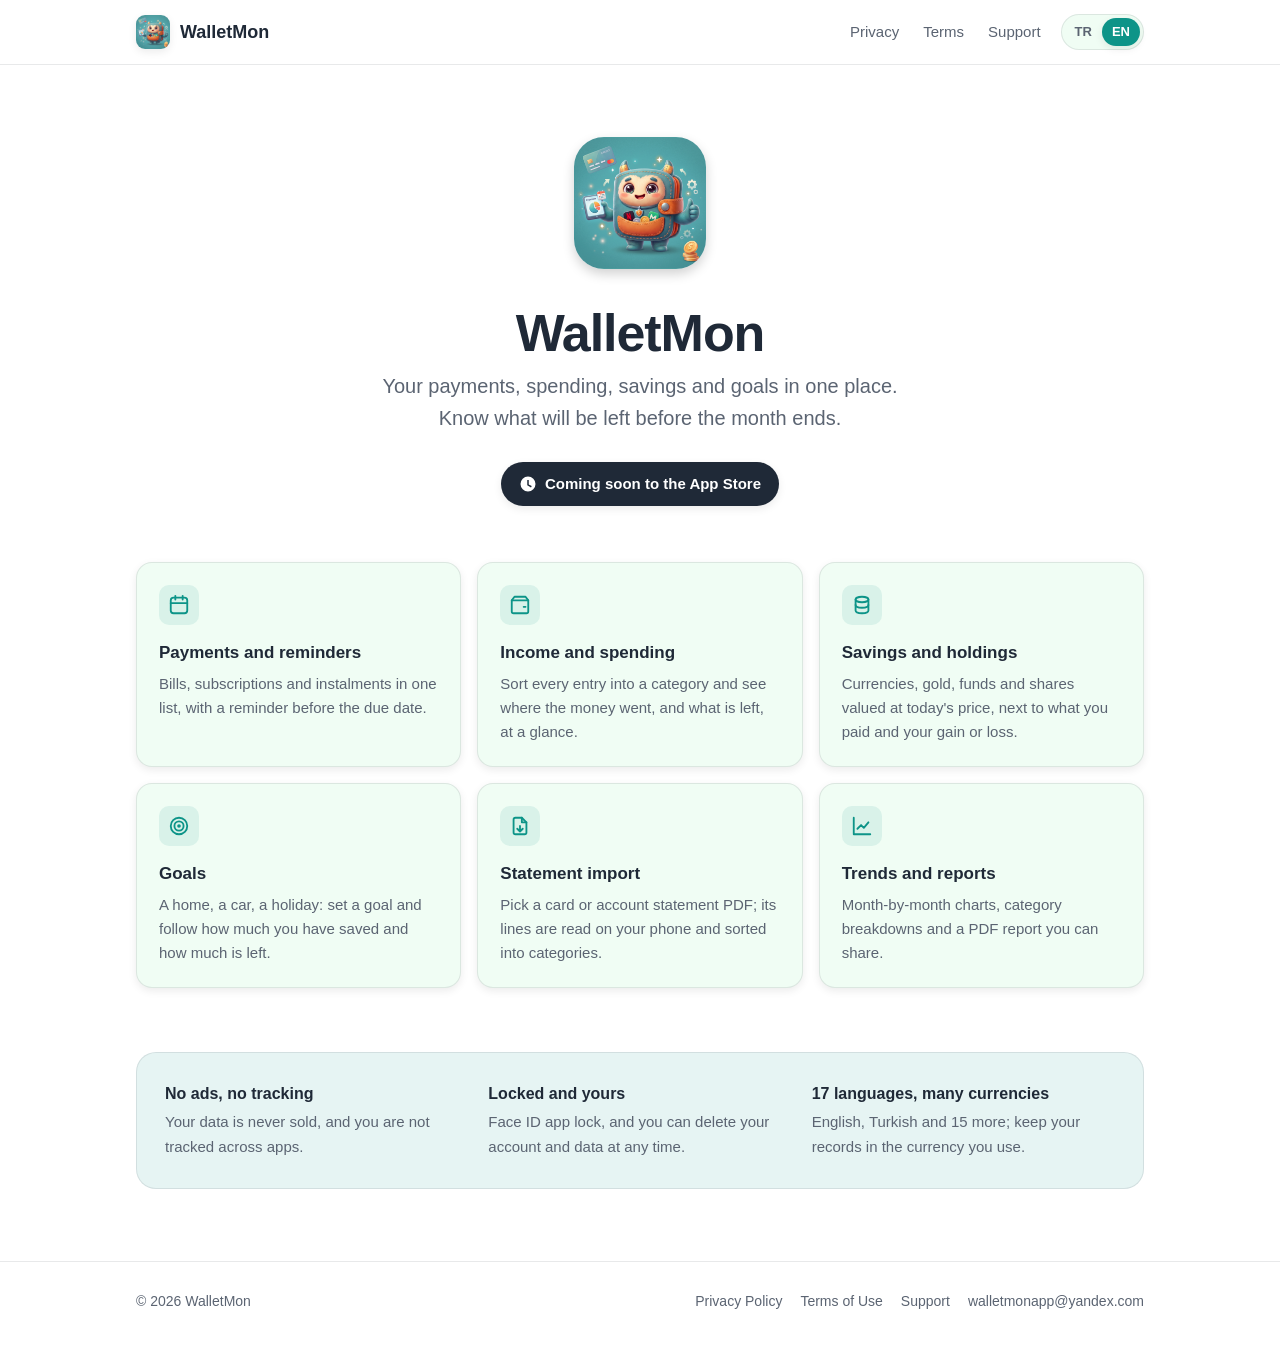
==== index.html @ 95d1c71b "Publish the WalletMon website" ====
<!doctype html>
<html lang="en" data-lang="en"
      data-title-tr="WalletMon — Kişisel finans, tek yerde"
      data-title-en="WalletMon — Personal finance in one place">
<head>
  <meta charset="utf-8">
  <meta name="viewport" content="width=device-width, initial-scale=1">
  <title>WalletMon — Personal finance in one place</title>
  <meta name="description" content="WalletMon keeps your payments, spending, savings and goals in one place. Gelirin, giderin, birikimin ve hedeflerin tek yerde.">
  <meta name="theme-color" content="#0D9488" media="(prefers-color-scheme: light)">
  <meta name="theme-color" content="#0F0F0F" media="(prefers-color-scheme: dark)">
  <meta property="og:title" content="WalletMon">
  <meta property="og:description" content="Payments, spending, savings and goals in one place.">
  <meta property="og:image" content="https://walletmonapp.github.io/assets/icon-512.png">
  <link rel="icon" type="image/png" href="/assets/favicon.png">
  <link rel="apple-touch-icon" href="/assets/apple-touch-icon.png">
  <link rel="stylesheet" href="/assets/style.css">
  <script>
    (function () {
      var l = null;
      try { l = new URLSearchParams(location.search).get("lang"); } catch (e) {}
      if (l !== "tr" && l !== "en") { try { l = localStorage.getItem("lang"); } catch (e) {} }
      if (l !== "tr" && l !== "en") { l = /^tr\b/i.test(navigator.language || "") ? "tr" : "en"; }
      document.documentElement.setAttribute("data-lang", l);
      document.documentElement.lang = l;
    })();
  </script>
</head>
<body>
  <header class="site-header">
    <div class="wrap">
      <a class="brand" href="/"><img src="/assets/apple-touch-icon.png" alt=""><span>WalletMon</span></a>
      <nav class="nav" aria-label="Site">
        <a href="/privacy/"><span data-l="tr">Gizlilik</span><span data-l="en">Privacy</span></a>
        <a href="/terms/"><span data-l="tr">Koşullar</span><span data-l="en">Terms</span></a>
        <a href="/support/"><span data-l="tr">Destek</span><span data-l="en">Support</span></a>
        <div class="lang-switch" role="group" aria-label="Language">
          <button type="button" data-set-lang="tr" aria-pressed="false">TR</button>
          <button type="button" data-set-lang="en" aria-pressed="true">EN</button>
        </div>
      </nav>
    </div>
  </header>

  <main>
    <section class="hero wrap">
      <img class="hero-icon" src="/assets/icon-512.png" alt="WalletMon">
      <h1>WalletMon</h1>
      <p class="tagline" data-l="tr">Ödemelerin, harcamaların, birikimlerin ve hedeflerin tek yerde. Ay sonunda ne kalacağını önceden bil.</p>
      <p class="tagline" data-l="en">Your payments, spending, savings and goals in one place. Know what will be left before the month ends.</p>
      <span class="badge">
        <svg viewBox="0 0 24 24" aria-hidden="true"><path fill-rule="evenodd" d="M12 2a10 10 0 1 0 0 20 10 10 0 0 0 0-20Zm1 10.6V6.5h-2v7l5 3 1-1.7-4-2.2Z"/></svg>
        <span data-l="tr">App Store'da çok yakında</span><span data-l="en">Coming soon to the App Store</span>
      </span>
    </section>

    <section class="wrap">
      <div class="features">
        <article class="feature">
          <span class="icon-box"><svg viewBox="0 0 24 24" fill="none" stroke="currentColor" stroke-width="2" stroke-linecap="round" stroke-linejoin="round" aria-hidden="true"><rect x="3" y="4" width="18" height="17" rx="3"/><path d="M8 2v4M16 2v4M3 10h18"/></svg></span>
          <h3><span data-l="tr">Ödemeler ve hatırlatıcılar</span><span data-l="en">Payments and reminders</span></h3>
          <p data-l="tr">Faturalar, abonelikler ve taksitler bir listede. Son gün gelmeden hatırlatılırsın.</p>
          <p data-l="en">Bills, subscriptions and instalments in one list, with a reminder before the due date.</p>
        </article>
        <article class="feature">
          <span class="icon-box"><svg viewBox="0 0 24 24" fill="none" stroke="currentColor" stroke-width="2" stroke-linecap="round" stroke-linejoin="round" aria-hidden="true"><path d="M3 7h18v12a2 2 0 0 1-2 2H5a2 2 0 0 1-2-2V7Z"/><path d="M16 14h2M3 7l3-4h12l3 4"/></svg></span>
          <h3><span data-l="tr">Gelir ve harcamalar</span><span data-l="en">Income and spending</span></h3>
          <p data-l="tr">Her kaydı bir kategoriye ayır; paranın nereye gittiğini ve elinde ne kaldığını tek bakışta gör.</p>
          <p data-l="en">Sort every entry into a category and see where the money went, and what is left, at a glance.</p>
        </article>
        <article class="feature">
          <span class="icon-box"><svg viewBox="0 0 24 24" fill="none" stroke="currentColor" stroke-width="2" stroke-linecap="round" stroke-linejoin="round" aria-hidden="true"><ellipse cx="12" cy="6" rx="7" ry="3"/><path d="M5 6v6c0 1.7 3.1 3 7 3s7-1.3 7-3V6"/><path d="M5 12v6c0 1.7 3.1 3 7 3s7-1.3 7-3v-6"/></svg></span>
          <h3><span data-l="tr">Birikimler ve varlıklar</span><span data-l="en">Savings and holdings</span></h3>
          <p data-l="tr">Döviz, altın, fon ve hisselerin güncel fiyatla değerlenir; alış maliyetin ve kâr/zararın görünür.</p>
          <p data-l="en">Currencies, gold, funds and shares valued at today's price, next to what you paid and your gain or loss.</p>
        </article>
        <article class="feature">
          <span class="icon-box"><svg viewBox="0 0 24 24" fill="none" stroke="currentColor" stroke-width="2" stroke-linecap="round" stroke-linejoin="round" aria-hidden="true"><circle cx="12" cy="12" r="9"/><circle cx="12" cy="12" r="5"/><circle cx="12" cy="12" r="1"/></svg></span>
          <h3><span data-l="tr">Hedefler</span><span data-l="en">Goals</span></h3>
          <p data-l="tr">Ev, araba, tatil: bir hedef koy, ne kadar biriktirdiğini ve ne kadar kaldığını izle.</p>
          <p data-l="en">A home, a car, a holiday: set a goal and follow how much you have saved and how much is left.</p>
        </article>
        <article class="feature">
          <span class="icon-box"><svg viewBox="0 0 24 24" fill="none" stroke="currentColor" stroke-width="2" stroke-linecap="round" stroke-linejoin="round" aria-hidden="true"><path d="M14 3H7a2 2 0 0 0-2 2v14a2 2 0 0 0 2 2h10a2 2 0 0 0 2-2V8l-5-5Z"/><path d="M14 3v5h5M12 18v-6M9 15l3 3 3-3"/></svg></span>
          <h3><span data-l="tr">Ekstre içe aktarma</span><span data-l="en">Statement import</span></h3>
          <p data-l="tr">Kart veya hesap ekstresinin PDF'ini seç; satırlar telefonunda okunur ve kategorilere ayrılır.</p>
          <p data-l="en">Pick a card or account statement PDF; its lines are read on your phone and sorted into categories.</p>
        </article>
        <article class="feature">
          <span class="icon-box"><svg viewBox="0 0 24 24" fill="none" stroke="currentColor" stroke-width="2" stroke-linecap="round" stroke-linejoin="round" aria-hidden="true"><path d="M3 3v18h18"/><path d="m7 15 4-4 3 3 5-6"/></svg></span>
          <h3><span data-l="tr">Trendler ve raporlar</span><span data-l="en">Trends and reports</span></h3>
          <p data-l="tr">Aylara göre grafikler, kategori kırılımları ve paylaşabileceğin PDF raporlar.</p>
          <p data-l="en">Month-by-month charts, category breakdowns and a PDF report you can share.</p>
        </article>
      </div>

      <div class="promise">
        <div>
          <strong data-l="tr">Reklam ve izleme yok</strong><strong data-l="en">No ads, no tracking</strong>
          <span data-l="tr">Verilerin satılmaz, seni uygulamalar arasında izlemeyiz.</span>
          <span data-l="en">Your data is never sold, and you are not tracked across apps.</span>
        </div>
        <div>
          <strong data-l="tr">Kilitli ve senin</strong><strong data-l="en">Locked and yours</strong>
          <span data-l="tr">Face ID ile uygulama kilidi; hesabını ve verilerini istediğin an sil.</span>
          <span data-l="en">Face ID app lock, and you can delete your account and data at any time.</span>
        </div>
        <div>
          <strong data-l="tr">17 dil, çoklu para birimi</strong><strong data-l="en">17 languages, many currencies</strong>
          <span data-l="tr">Türkçe ve 16 dil daha; kayıtlarını istediğin para biriminde tut.</span>
          <span data-l="en">English, Turkish and 15 more; keep your records in the currency you use.</span>
        </div>
      </div>
    </section>
  </main>

  <footer class="site-footer">
    <div class="wrap">
      <span>© <span data-year>2026</span> WalletMon</span>
      <nav aria-label="Footer">
        <a href="/privacy/"><span data-l="tr">Gizlilik Politikası</span><span data-l="en">Privacy Policy</span></a>
        <a href="/terms/"><span data-l="tr">Kullanım Koşulları</span><span data-l="en">Terms of Use</span></a>
        <a href="/support/"><span data-l="tr">Destek</span><span data-l="en">Support</span></a>
        <a href="mailto:walletmonapp@yandex.com">walletmonapp@yandex.com</a>
      </nav>
    </div>
  </footer>
  <script src="/assets/site.js"></script>
</body>
</html>
---- assets/style.css ----
/*
  WalletMon site — the app's brand palette, light and dark.
  No web fonts and no third-party requests: the privacy policy promises this
  site sets no cookies and loads nothing from anyone else.
*/

:root {
  --bg: #FFFFFF;
  --surface: #F0FDF4;
  --surface-strong: #E3F7EC;
  --text: #1F2937;
  --muted: #5B6472;
  --accent: #0D9488;
  --accent-ink: #FFFFFF;
  --accent-soft: rgba(13, 148, 136, 0.10);
  --secondary: #FB8C00;
  --hairline: rgba(31, 41, 55, 0.10);
  --shadow-rest: 0 3px 8px rgba(0, 0, 0, 0.08);
  --shadow-raised: 0 5px 12px rgba(0, 0, 0, 0.18);
  color-scheme: light;
}

@media (prefers-color-scheme: dark) {
  :root {
    --bg: #0F0F0F;
    --surface: #1A1A1A;
    --surface-strong: #222222;
    --text: #FFFFFF;
    --muted: #A3A9B3;
    --accent: #3E9C74;
    --accent-ink: #FFFFFF;
    --accent-soft: rgba(62, 156, 116, 0.16);
    --secondary: #E08A5B;
    --hairline: rgba(255, 255, 255, 0.12);
    --shadow-rest: 0 3px 8px rgba(0, 0, 0, 0.40);
    --shadow-raised: 0 5px 12px rgba(0, 0, 0, 0.55);
    color-scheme: dark;
  }
}

/* Only one language is shown at a time; site.js picks it. */
:root[data-lang="tr"] [data-l="en"],
:root[data-lang="en"] [data-l="tr"] {
  display: none !important;
}

* { box-sizing: border-box; }

html { -webkit-text-size-adjust: 100%; }

body {
  margin: 0;
  background: var(--bg);
  color: var(--text);
  font-family: -apple-system, BlinkMacSystemFont, "Inter", "Segoe UI", Roboto, "Helvetica Neue", Arial, sans-serif;
  font-size: 16px;
  line-height: 1.6;
  -webkit-font-smoothing: antialiased;
}

a { color: var(--accent); text-decoration: none; }
a:hover { text-decoration: underline; }

.wrap {
  width: 100%;
  max-width: 1040px;
  margin: 0 auto;
  padding: 0 16px;
}

/* Header */
.site-header {
  position: sticky;
  top: 0;
  z-index: 10;
  background: var(--bg);
  background: color-mix(in srgb, var(--bg) 88%, transparent);
  backdrop-filter: saturate(160%) blur(14px);
  -webkit-backdrop-filter: saturate(160%) blur(14px);
  border-bottom: 1px solid var(--hairline);
}

.site-header .wrap {
  display: flex;
  align-items: center;
  gap: 16px;
  height: 64px;
}

.brand {
  display: inline-flex;
  align-items: center;
  gap: 10px;
  color: var(--text);
  font-weight: 700;
  font-size: 18px;
}
.brand:hover { text-decoration: none; }
.brand img {
  width: 34px;
  height: 34px;
  border-radius: 9px;
  box-shadow: var(--shadow-rest);
}

.nav {
  margin-left: auto;
  display: flex;
  align-items: center;
  gap: 4px;
}
.nav a {
  color: var(--muted);
  font-size: 15px;
  font-weight: 500;
  padding: 6px 10px;
  border-radius: 999px;
}
.nav a:hover { color: var(--text); background: var(--accent-soft); text-decoration: none; }
.nav a[aria-current="page"] { color: var(--accent); background: var(--accent-soft); }

.lang-switch {
  display: inline-flex;
  padding: 3px;
  margin-left: 6px;
  border-radius: 999px;
  background: var(--surface);
  border: 1px solid var(--hairline);
}
.lang-switch button {
  appearance: none;
  border: 0;
  background: transparent;
  color: var(--muted);
  font: inherit;
  font-size: 13px;
  font-weight: 600;
  padding: 4px 10px;
  border-radius: 999px;
  cursor: pointer;
}
.lang-switch button[aria-pressed="true"] {
  background: var(--accent);
  color: var(--accent-ink);
  box-shadow: var(--shadow-rest);
}

/* Hero */
.hero {
  padding: 72px 0 56px;
  text-align: center;
}
.hero-icon {
  width: 132px;
  height: 132px;
  border-radius: 30px;
  box-shadow: var(--shadow-raised);
}
.hero h1 {
  margin: 28px 0 8px;
  font-size: clamp(34px, 6vw, 52px);
  line-height: 1.1;
  letter-spacing: -0.02em;
}
.hero .tagline {
  margin: 0 auto;
  max-width: 560px;
  color: var(--muted);
  font-size: clamp(17px, 2.4vw, 20px);
}
.badge {
  display: inline-flex;
  align-items: center;
  gap: 8px;
  margin-top: 28px;
  padding: 10px 18px;
  border-radius: 999px;
  background: var(--text);
  color: var(--bg);
  font-weight: 600;
  font-size: 15px;
  box-shadow: var(--shadow-rest);
}
.badge svg { width: 18px; height: 18px; fill: currentColor; }

/* Feature grid */
.features {
  display: grid;
  grid-template-columns: repeat(3, minmax(0, 1fr));
  gap: 16px;
  padding-bottom: 64px;
}
.feature {
  background: var(--surface);
  border: 1px solid var(--hairline);
  border-radius: 16px;
  padding: 22px;
  box-shadow: var(--shadow-rest);
}
.feature .icon-box {
  display: inline-flex;
  align-items: center;
  justify-content: center;
  width: 40px;
  height: 40px;
  border-radius: 10px;
  background: var(--accent-soft);
  color: var(--accent);
}
.feature .icon-box svg { width: 22px; height: 22px; }
.feature h3 { margin: 14px 0 6px; font-size: 17px; }
.feature p { margin: 0; color: var(--muted); font-size: 15px; }

.promise {
  margin-bottom: 72px;
  padding: 28px;
  border-radius: 20px;
  background: var(--accent-soft);
  border: 1px solid var(--hairline);
  display: grid;
  grid-template-columns: repeat(3, minmax(0, 1fr));
  gap: 20px;
}
.promise strong { display: block; font-size: 16px; margin-bottom: 2px; }
.promise span { color: var(--muted); font-size: 15px; }

/* Documents (privacy, terms, support) */
.doc {
  max-width: 760px;
  margin: 0 auto;
  padding: 48px 0 72px;
}
.doc h1 {
  margin: 0 0 6px;
  font-size: clamp(30px, 5vw, 40px);
  line-height: 1.15;
  letter-spacing: -0.015em;
}
.doc .meta { margin: 0 0 28px; color: var(--muted); font-size: 15px; }
.doc h2 {
  margin: 40px 0 10px;
  font-size: 21px;
  line-height: 1.3;
  scroll-margin-top: 80px;
}
.doc h3 { margin: 22px 0 6px; font-size: 17px; }
.doc p, .doc li { font-size: 16px; }
.doc ul { padding-left: 22px; }
.doc li { margin: 4px 0; }
.doc li::marker { color: var(--accent); }

.summary {
  padding: 20px 22px;
  border-radius: 16px;
  background: var(--surface);
  border: 1px solid var(--hairline);
  box-shadow: var(--shadow-rest);
}
.summary h2 { margin-top: 0; font-size: 17px; }
.summary ul { margin: 0; }

.toc {
  margin: 24px 0 8px;
  padding: 16px 20px;
  border-radius: 14px;
  border: 1px solid var(--hairline);
}
.toc strong { font-size: 14px; color: var(--muted); text-transform: uppercase; letter-spacing: 0.06em; }
.toc ol { margin: 8px 0 0; padding-left: 20px; columns: 2; column-gap: 28px; }
.toc li { font-size: 15px; break-inside: avoid; }

.table-scroll { overflow-x: auto; margin: 12px 0; }
.doc table {
  width: 100%;
  border-collapse: collapse;
  font-size: 15px;
}
.doc th, .doc td {
  text-align: left;
  vertical-align: top;
  padding: 10px 12px;
  border-bottom: 1px solid var(--hairline);
}
.doc th { color: var(--muted); font-weight: 600; font-size: 14px; }

.note {
  margin: 16px 0;
  padding: 14px 16px;
  border-radius: 12px;
  background: var(--accent-soft);
  font-size: 15px;
}

.contact-card {
  display: flex;
  align-items: center;
  gap: 14px;
  margin: 20px 0;
  padding: 18px 20px;
  border-radius: 16px;
  background: var(--surface);
  border: 1px solid var(--hairline);
  box-shadow: var(--shadow-rest);
}
.contact-card .icon-box {
  flex: none;
  display: inline-flex;
  align-items: center;
  justify-content: center;
  width: 40px;
  height: 40px;
  border-radius: 10px;
  background: var(--accent-soft);
  color: var(--accent);
}
.contact-card .icon-box svg { width: 22px; height: 22px; }
.contact-card a { font-weight: 600; font-size: 17px; word-break: break-all; }

details.faq {
  margin: 10px 0;
  border-radius: 14px;
  background: var(--surface);
  border: 1px solid var(--hairline);
}
details.faq summary {
  cursor: pointer;
  list-style: none;
  padding: 16px 18px;
  font-weight: 600;
}
details.faq summary::-webkit-details-marker { display: none; }
details.faq summary::after { content: "+"; float: right; color: var(--accent); font-weight: 700; }
details.faq[open] summary::after { content: "–"; }
details.faq > div { padding: 0 18px 14px; }
details.faq > div p { margin: 0 0 8px; }

/* Footer */
.site-footer {
  border-top: 1px solid var(--hairline);
  padding: 28px 0 36px;
  color: var(--muted);
  font-size: 14px;
}
.site-footer .wrap {
  display: flex;
  flex-wrap: wrap;
  gap: 8px 20px;
  align-items: center;
}
.site-footer nav { display: flex; flex-wrap: wrap; gap: 6px 18px; margin-left: auto; }
.site-footer a { color: var(--muted); }
.site-footer a:hover { color: var(--text); }

@media (max-width: 820px) {
  .features { grid-template-columns: repeat(2, minmax(0, 1fr)); }
  .promise { grid-template-columns: 1fr; }
}

@media (max-width: 600px) {
  .site-header .wrap { height: 56px; gap: 8px; }
  .brand span { display: none; }
  .nav { gap: 0; }
  .nav a { padding: 6px 7px; font-size: 14px; }
  .hero { padding: 48px 0 40px; }
  .hero-icon { width: 108px; height: 108px; border-radius: 24px; }
  .features { grid-template-columns: 1fr; }
  .toc ol { columns: 1; }
  .site-footer nav { margin-left: 0; }
}
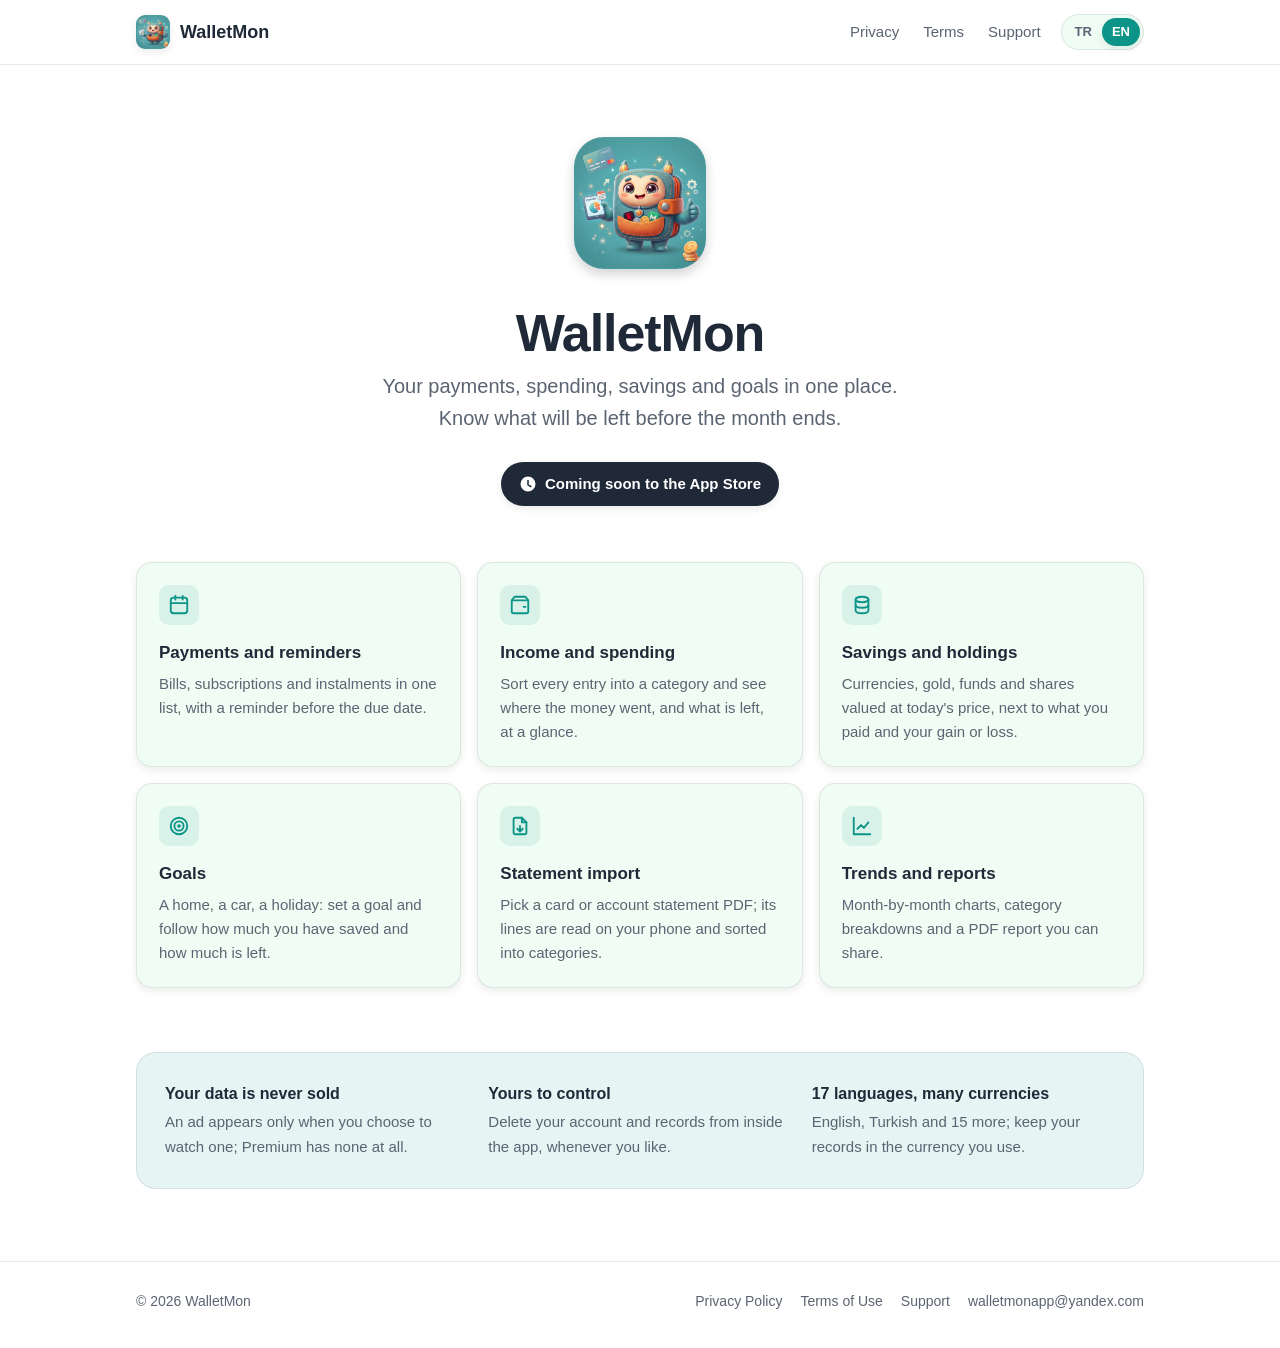
==== commit 9a6228bb: "Describe rewarded ads in the privacy policy; add app-ads.txt" ====
--- a/index.html
+++ b/index.html
@@ -96,14 +96,14 @@
 
       <div class="promise">
         <div>
-          <strong data-l="tr">Reklam ve izleme yok</strong><strong data-l="en">No ads, no tracking</strong>
-          <span data-l="tr">Verilerin satılmaz, seni uygulamalar arasında izlemeyiz.</span>
-          <span data-l="en">Your data is never sold, and you are not tracked across apps.</span>
+          <strong data-l="tr">Verilerin satılmaz</strong><strong data-l="en">Your data is never sold</strong>
+          <span data-l="tr">Reklam yalnızca sen izlemeyi seçtiğinde çıkar; Premium tamamen reklamsız.</span>
+          <span data-l="en">An ad appears only when you choose to watch one; Premium has none at all.</span>
         </div>
         <div>
-          <strong data-l="tr">Kilitli ve senin</strong><strong data-l="en">Locked and yours</strong>
-          <span data-l="tr">Face ID ile uygulama kilidi; hesabını ve verilerini istediğin an sil.</span>
-          <span data-l="en">Face ID app lock, and you can delete your account and data at any time.</span>
+          <strong data-l="tr">Senin kontrolünde</strong><strong data-l="en">Yours to control</strong>
+          <span data-l="tr">Hesabını ve kayıtlarını uygulamanın içinden, istediğin an sil.</span>
+          <span data-l="en">Delete your account and records from inside the app, whenever you like.</span>
         </div>
         <div>
           <strong data-l="tr">17 dil, çoklu para birimi</strong><strong data-l="en">17 languages, many currencies</strong>
